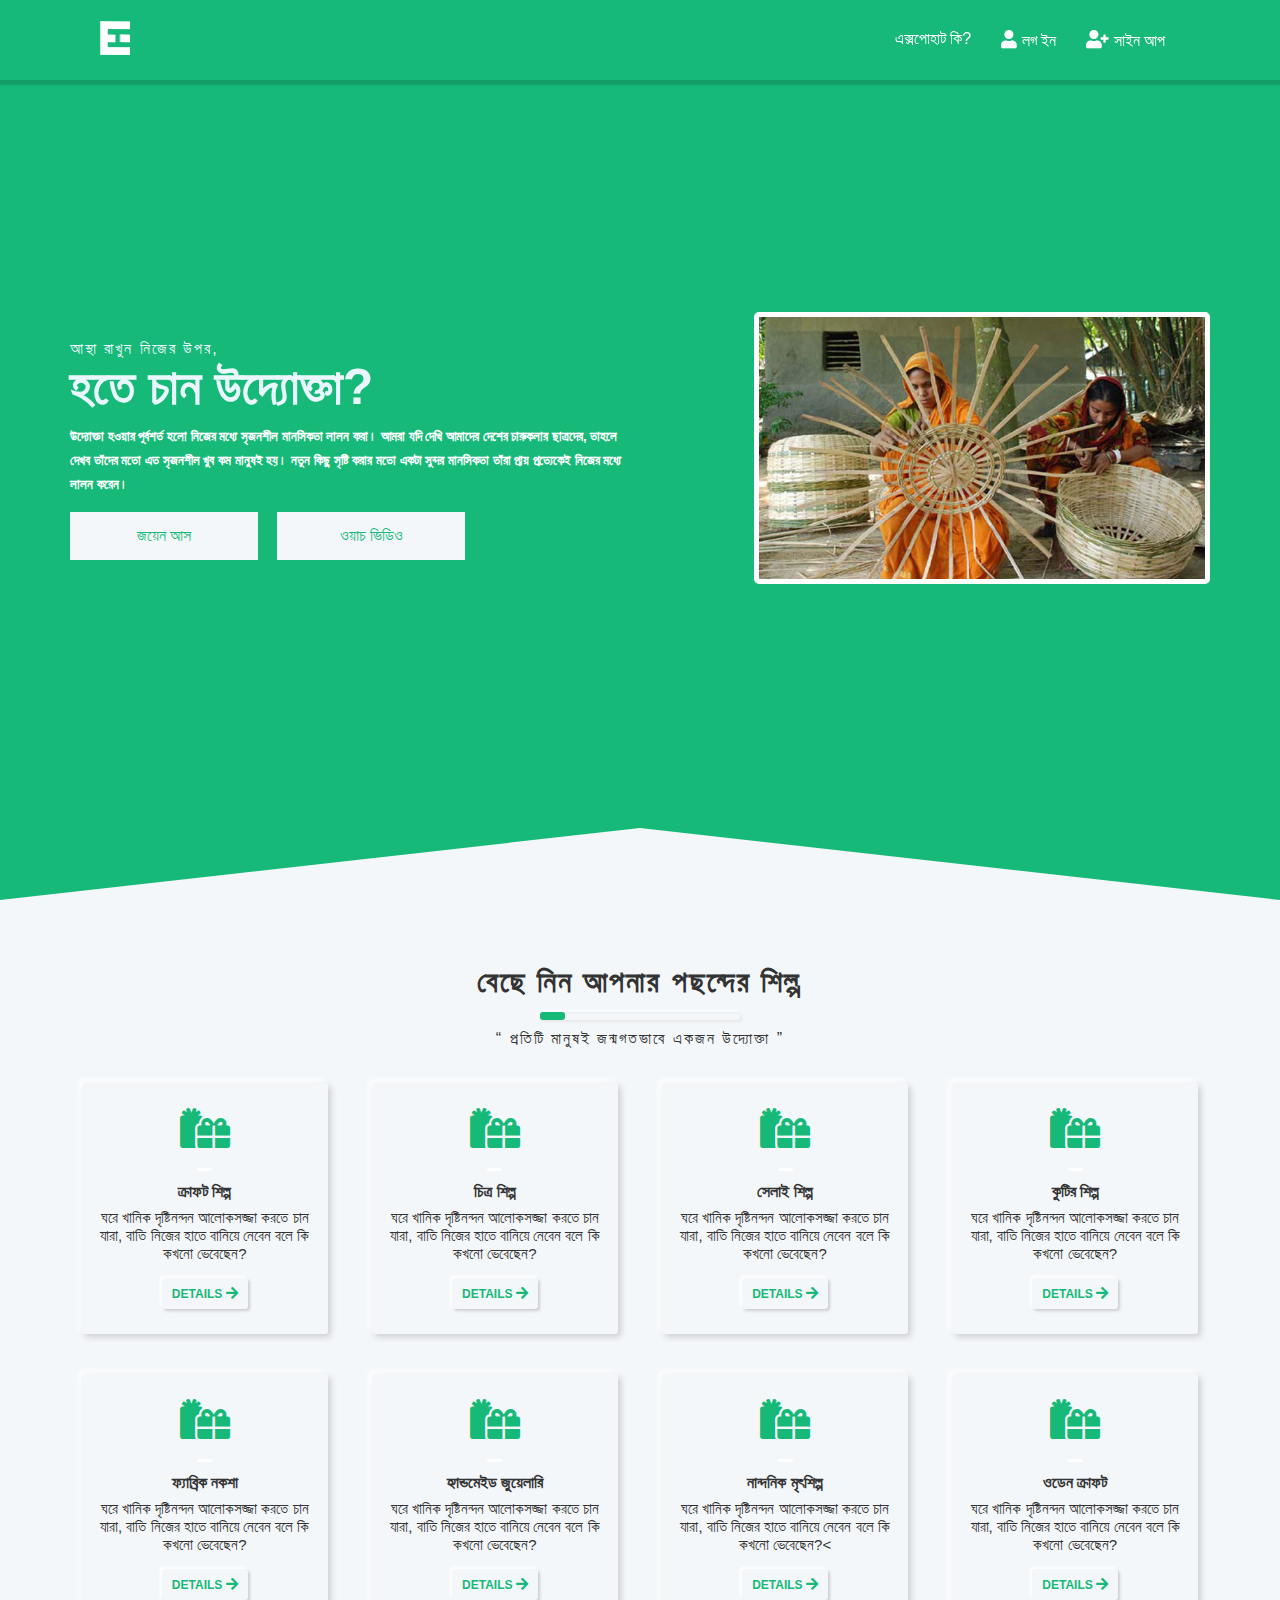
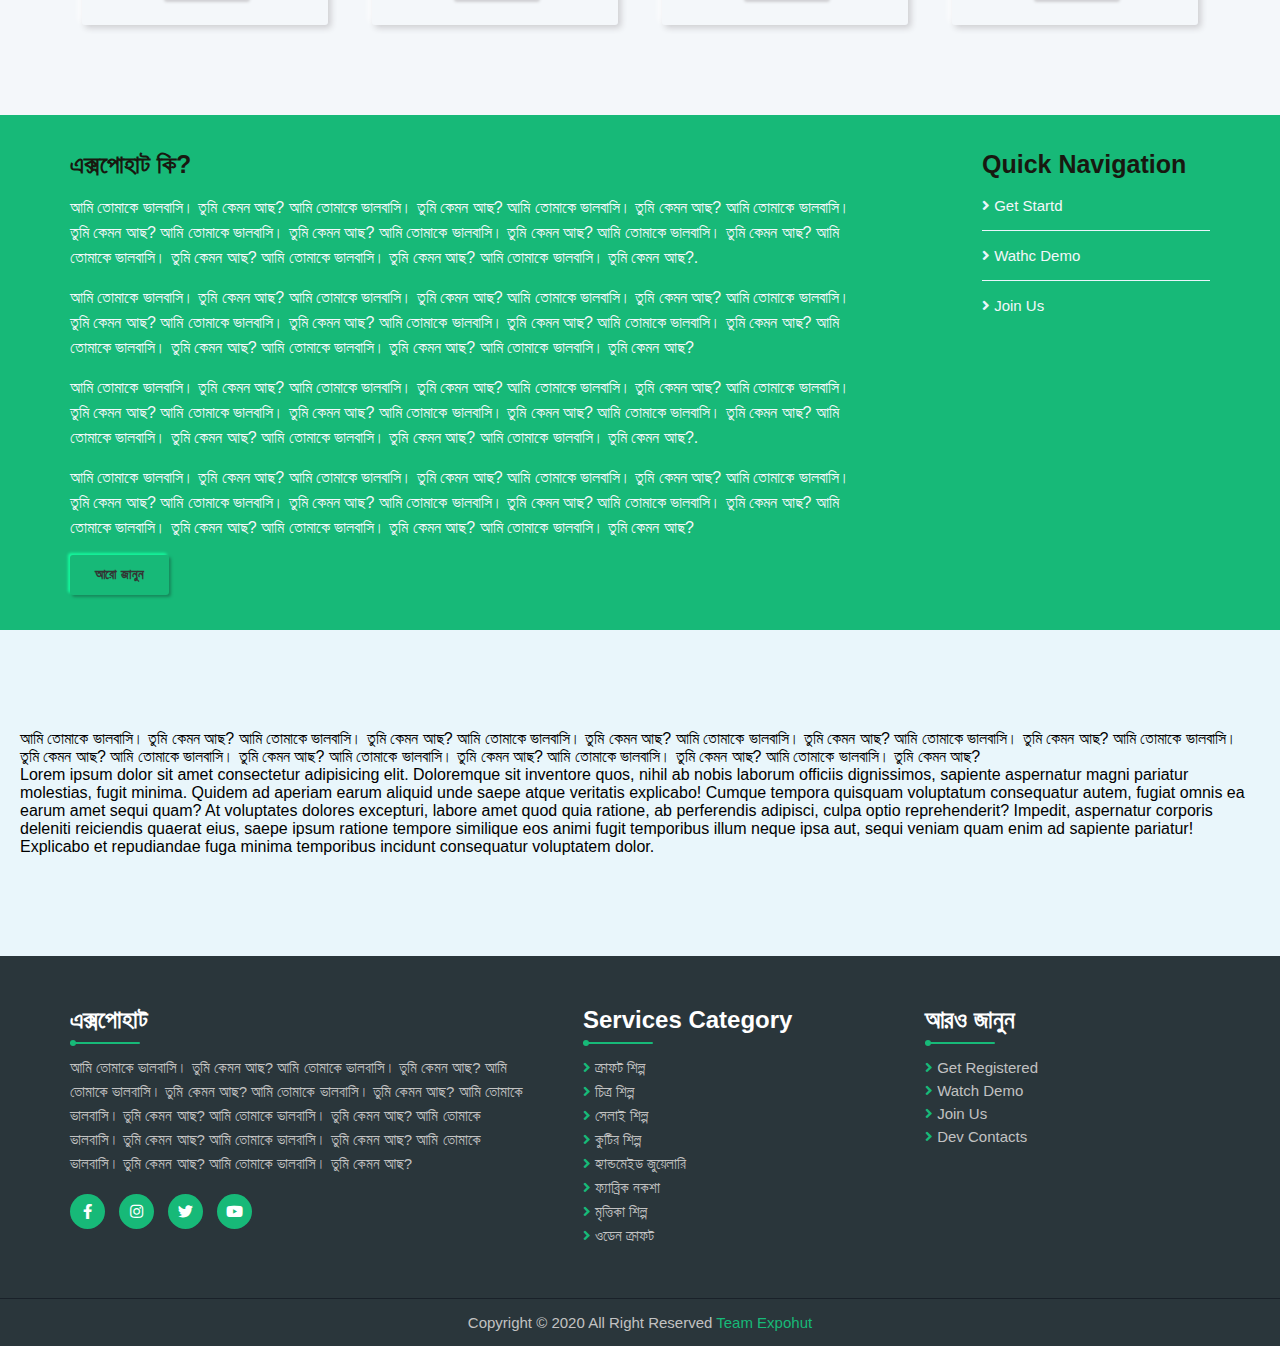
==== Index.html @ 4e5ab1fe "Expohut uploaded in second repository" ====
<!DOCTYPE html>
<html lang="en" dir="ltr">

   <head><!--meta tags are included-->
    <meta charset="UTF-8">
    <meta name="viewport" content="width=device-width, initial-scale=1.0">
    <meta http-equiv="X-UA-Compatible" content="IE=edge">
    <meta name="keywords" content="HTML, CSS, SASS, JavaScript,React.js, Vue.js, Node.js, Express.js, MongoDB, MySql">
    <meta name="description" content="Web-Based Application: Online Market Place(ExpoHut), Mobile Friendly Responsive Design">
    <meta name="author" content="Team ExpoHut Developers(Joydip and Nayeem)">
    <!--Page title goes here-->
    <title>Expohut || Home</title>
    <!--FontAwesome CSS CDN file linking-->
    <link rel="stylesheet" href="FontAwesome-Files/all.min.css">
    <!--CSS Responsive code file linking-->
    <link rel="stylesheet" href="">
    <!--Custom CSS styling file linking-->
    <link rel="stylesheet" href="CSS-Files/Home.css">
    <!--Vue.js CDN File Linking-->
    <link rel="stylesheet" href="JavaScript-Files/vue.js">
  </head>

  <body>
    <header id="header"> <!--Header Start-->
      <a href="#" class="logo"><img src="Assets-Files/Logo.png" alt="ExpoHut Logo"></a>
      <ul>
          <li><a href="#About" onclick="toggle()">এক্সপোহাট কি?</a></li>
          <li><a href="HTML-Files/login.html" onclick="toggle()"><i class="fas fa-user"></i>  লগ ইন</a></li>
          <li><a href="HTML-Files/regi.html" onclick="toggle()"><i class="fas fa-user-plus"></i>  সাইন আপ</a></li>
      </ul>
      <div class="toggle" onclick="toggle()"></div>
    </header> <!--Header End-->

    <section class="Banner-Row"> <!--Banner Start-->
      <div class="Container"> <!--Container Start-->
        <div class="Banner-Items"> <!--Banner Items Start-->
          <div class="Banner-Left">
            <p>আস্থা রাখুন নিজের উপর,</p>
            <h3>হতে চান উদ্যোক্তা?</h3>
            <h5 style="color: #fff; margin-top: 8px; line-height: 24px;">উদ্যোক্তা হওয়ার পূর্বশর্ত হলো নিজের মধ্যে সৃজনশীল মানসিকতা লালন করা। আমরা যদি দেখি আমাদের দেশের চারুকলার ছাত্রদের, তাহলে দেখব তাঁদের মতো এত সৃজনশীল খুব কম মানুষই হয়। নতুন কিছু সৃষ্টি করার মতো একটা সুন্দর মানসিকতা তাঁরা প্রায় প্রত্যেকেই নিজের মধ্যে লালন করেন। </h5>
            <a href="" class="btn">জয়েন আস</a>
            <a href="" class="btn">ওয়াচ ভিডিও</a>
          </div>
          <div class="Banner-Right">
            <img src="Assets-Files/kutir.jpg"  alt="attachment">
          </div>
        </div> <!--Banner Items End-->
      </div> <!--Container End-->
    </section> <!--Banner End-->

    <section class="Services-Row"> <!--Services Start-->
      <div class="Container"> <!--Container Start-->
        <div class="Title">
          <h4>বেছে নিন আপনার পছন্দের শিল্প</h4>
          <div class="Bar"></div>
          <p>“ প্রতিটি মানুষই জন্মগতভাবে একজন উদ্যোক্তা ”</p>
        </div>
        <div class="Services-Items">
          <div class="Single-Items">
            <i class="fas fa-gifts"></i>
            <div class="Foo-Bar"></div>
            <h4>ক্রাফট শিল্প</h4>
            <p>ঘরে খানিক দৃষ্টিনন্দন আলোকসজ্জা করতে চান যারা, বাতি নিজের হাতে বানিয়ে নেবেন বলে কি কখনো ভেবেছেন?</p>
            <a href="HTML-Files/Craft.html">details <i class="fas fa-arrow-right"></i></a>
          </div>
          <div class="Single-Items">
            <i class="fas fa-gifts"></i>
            <div class="Foo-Bar"></div>
            <h4>চিত্র শিল্প</h4>
            <p>ঘরে খানিক দৃষ্টিনন্দন আলোকসজ্জা করতে চান যারা, বাতি নিজের হাতে বানিয়ে নেবেন বলে কি কখনো ভেবেছেন?</p>
            <a href="">details <i class="fas fa-arrow-right"></i></a>
          </div>
          <div class="Single-Items">
            <i class="fas fa-gifts"></i>
            <div class="Foo-Bar"></div>
            <h4>সেলাই শিল্প</h4>
            <p>ঘরে খানিক দৃষ্টিনন্দন আলোকসজ্জা করতে চান যারা, বাতি নিজের হাতে বানিয়ে নেবেন বলে কি কখনো ভেবেছেন?</p>
            <a href="">details <i class="fas fa-arrow-right"></i></a>
          </div>
          <div class="Single-Items">
            <i class="fas fa-gifts"></i>
            <div class="Foo-Bar"></div>
            <h4>কুটির শিল্প</h4>
            <p>ঘরে খানিক দৃষ্টিনন্দন আলোকসজ্জা করতে চান যারা, বাতি নিজের হাতে বানিয়ে নেবেন বলে কি কখনো ভেবেছেন?</p>
            <a href="">details <i class="fas fa-arrow-right"></i></a>
          </div>
          <div class="Single-Items">
            <i class="fas fa-gifts"></i>
            <div class="Foo-Bar"></div>
            <h4>ফ্যাব্রিক নকশা</h4>
            <p>ঘরে খানিক দৃষ্টিনন্দন আলোকসজ্জা করতে চান যারা, বাতি নিজের হাতে বানিয়ে নেবেন বলে কি কখনো ভেবেছেন?</p>
            <a href="">details <i class="fas fa-arrow-right"></i></a>
          </div>
          <div class="Single-Items">
            <i class="fas fa-gifts"></i>
            <div class="Foo-Bar"></div>
            <h4>হ্যান্ডমেইড জুয়েলারি</h4>
            <p>ঘরে খানিক দৃষ্টিনন্দন আলোকসজ্জা করতে চান যারা, বাতি নিজের হাতে বানিয়ে নেবেন বলে কি কখনো ভেবেছেন?</p>
            <a href="">details <i class="fas fa-arrow-right"></i></a>
          </div>
          <div class="Single-Items">
            <i class="fas fa-gifts"></i>
            <div class="Foo-Bar"></div>
            <h4>নান্দনিক মৃৎশিল্প</h4>
            <p>ঘরে খানিক দৃষ্টিনন্দন আলোকসজ্জা করতে চান যারা, বাতি নিজের হাতে বানিয়ে নেবেন বলে কি কখনো ভেবেছেন?<</p>
            <a href="HTML-Files/MritShilpo.html">details  <i class="fas fa-arrow-right"></i></a>
          </div>
          <div class="Single-Items">
            <i class="fas fa-gifts"></i>
            <div class="Foo-Bar"></div>
            <h4>ওডেন ক্রাফট</h4>
            <p>ঘরে খানিক দৃষ্টিনন্দন আলোকসজ্জা করতে চান যারা, বাতি নিজের হাতে বানিয়ে নেবেন বলে কি কখনো ভেবেছেন?</p>
            <a href="">details <i class="fas fa-arrow-right"></i></a>
          </div>
        </div>
      </div> <!--Container End-->
    </section> <!--Services End-->

    <section class="About-Expohut" id="About"> <!--About Start-->
      <div class="Container"> <!--Container Start-->
        <div class="About-Items">
          <div class="About-Left">
            <h4>এক্সপোহাট কি?</h4>
            <!-- <span class="subtitle">an online marketplace</span> -->
            <p>আমি তোমাকে ভালবাসি। তুমি কেমন আছ? আমি তোমাকে ভালবাসি। তুমি কেমন আছ? আমি তোমাকে ভালবাসি। তুমি কেমন আছ?
              আমি তোমাকে ভালবাসি। তুমি কেমন আছ? আমি তোমাকে ভালবাসি। তুমি কেমন আছ?
              আমি তোমাকে ভালবাসি। তুমি কেমন আছ? আমি তোমাকে ভালবাসি। তুমি কেমন আছ? আমি তোমাকে ভালবাসি। তুমি কেমন আছ?
              আমি তোমাকে ভালবাসি। তুমি কেমন আছ? আমি তোমাকে ভালবাসি। তুমি কেমন আছ?.</p>
            <p>আমি তোমাকে ভালবাসি। তুমি কেমন আছ? আমি তোমাকে ভালবাসি। তুমি কেমন আছ? আমি তোমাকে ভালবাসি। তুমি কেমন আছ?
              আমি তোমাকে ভালবাসি। তুমি কেমন আছ? আমি তোমাকে ভালবাসি। তুমি কেমন আছ?
              আমি তোমাকে ভালবাসি। তুমি কেমন আছ? আমি তোমাকে ভালবাসি। তুমি কেমন আছ? আমি তোমাকে ভালবাসি। তুমি কেমন আছ?
              আমি তোমাকে ভালবাসি। তুমি কেমন আছ? আমি তোমাকে ভালবাসি। তুমি কেমন আছ?</p>
              <p>আমি তোমাকে ভালবাসি। তুমি কেমন আছ? আমি তোমাকে ভালবাসি। তুমি কেমন আছ? আমি তোমাকে ভালবাসি। তুমি কেমন আছ?
                আমি তোমাকে ভালবাসি। তুমি কেমন আছ? আমি তোমাকে ভালবাসি। তুমি কেমন আছ?
                আমি তোমাকে ভালবাসি। তুমি কেমন আছ? আমি তোমাকে ভালবাসি। তুমি কেমন আছ? আমি তোমাকে ভালবাসি। তুমি কেমন আছ?
                আমি তোমাকে ভালবাসি। তুমি কেমন আছ? আমি তোমাকে ভালবাসি। তুমি কেমন আছ?.</p>
              <p>আমি তোমাকে ভালবাসি। তুমি কেমন আছ? আমি তোমাকে ভালবাসি। তুমি কেমন আছ? আমি তোমাকে ভালবাসি। তুমি কেমন আছ?
                আমি তোমাকে ভালবাসি। তুমি কেমন আছ? আমি তোমাকে ভালবাসি। তুমি কেমন আছ?
                আমি তোমাকে ভালবাসি। তুমি কেমন আছ? আমি তোমাকে ভালবাসি। তুমি কেমন আছ? আমি তোমাকে ভালবাসি। তুমি কেমন আছ?
                আমি তোমাকে ভালবাসি। তুমি কেমন আছ? আমি তোমাকে ভালবাসি। তুমি কেমন আছ?</p>
            <a href=""><span class="About-btn">আরো জানুন</span></a>
          </div>
          <nav class="About-Side-Menu">
            <h4>quick navigation</h4>
            <ul>
              <li><a href=""><i class="fas fa-angle-right"></i> get startd</a></li>
              <li><a href=""><i class="fas fa-angle-right"></i> wathc demo</a></li>
              <li><a href=""><i class="fas fa-angle-right"></i> join us</a></li>
            </ul>
          </nav>
        </div>
      </div> <!--Container End-->
    </section> <!--About End-->

    <div class="container">
      <section style="padding: 100px 20px; background-color: #e9f6fb;">
        <div class="area">
          <p>আমি তোমাকে ভালবাসি। তুমি কেমন আছ? আমি তোমাকে ভালবাসি। তুমি কেমন আছ? আমি তোমাকে ভালবাসি। তুমি কেমন আছ?
            আমি তোমাকে ভালবাসি। তুমি কেমন আছ? আমি তোমাকে ভালবাসি। তুমি কেমন আছ?
            আমি তোমাকে ভালবাসি। তুমি কেমন আছ? আমি তোমাকে ভালবাসি। তুমি কেমন আছ? আমি তোমাকে ভালবাসি। তুমি কেমন আছ?
            আমি তোমাকে ভালবাসি। তুমি কেমন আছ? আমি তোমাকে ভালবাসি। তুমি কেমন আছ?
          </p>
          <p>Lorem ipsum dolor sit amet consectetur adipisicing elit. Doloremque sit inventore quos, nihil ab nobis laborum officiis dignissimos, sapiente aspernatur magni pariatur molestias, fugit minima. Quidem ad aperiam earum aliquid unde saepe atque veritatis explicabo! Cumque tempora quisquam voluptatum consequatur autem, fugiat omnis ea earum amet sequi quam? At voluptates dolores excepturi, labore amet quod quia ratione, ab perferendis adipisci, culpa optio reprehenderit? Impedit, aspernatur corporis deleniti reiciendis quaerat eius, saepe ipsum ratione tempore similique eos animi fugit temporibus illum neque ipsa aut, sequi veniam quam enim ad sapiente pariatur! Explicabo et repudiandae fuga minima temporibus incidunt consequatur voluptatem dolor.</p>
        </div>
      </section>
    </div>

    <section class="Top-Footer"> <!--Top Footer Start-->
      <div class="Container"> <!--Container Start-->
        <div class="Top-Footer-Items">
          <div class="Footer-Items-one">
            <h4>এক্সপোহাট</h4>
            <div class="Title-Bar"></div>
            <p>আমি তোমাকে ভালবাসি। তুমি কেমন আছ? আমি তোমাকে ভালবাসি। তুমি কেমন আছ? আমি তোমাকে ভালবাসি। তুমি কেমন আছ? আমি তোমাকে ভালবাসি। তুমি কেমন আছ? আমি তোমাকে ভালবাসি। তুমি কেমন আছ? আমি তোমাকে ভালবাসি। তুমি কেমন আছ? আমি তোমাকে ভালবাসি। তুমি কেমন আছ? আমি তোমাকে ভালবাসি। তুমি কেমন আছ? আমি তোমাকে ভালবাসি। তুমি কেমন আছ? আমি তোমাকে ভালবাসি। তুমি কেমন আছ?</p>
            </p>
            <nav class="SocialIcons">
              <ul>
                <li><a href=""><i class="fab fa-facebook-f"></i></a></li>
                <li><a href=""><i class="fab fa-instagram"></i></a></li>
                <li><a href=""><i class="fab fa-twitter"></i></a></li>
                <li><a href=""><i class="fab fa-youtube"></i></a></li>
              </ul>
            </nav>
          </div>
          <div class="Footer-Items-Two">
            <h4>services category</h4>
            <div class="Title-Bar"></div>
            <ul>
              <li><a href=""><i class="fas fa-angle-right"></i> ক্রাফট শিল্প</a></li>
              <li><a href=""><i class="fas fa-angle-right"></i> চিত্র শিল্প</a></li>
              <li><a href=""><i class="fas fa-angle-right"></i> সেলাই শিল্প</a></li>
              <li><a href=""><i class="fas fa-angle-right"></i> কুটির শিল্প</a></li>
              <li><a href=""><i class="fas fa-angle-right"></i> হ্যান্ডমেইড জুয়েলারি</a></li>
              <li><a href=""><i class="fas fa-angle-right"></i> ফ্যাব্রিক নকশা</a></li>
              <li><a href=""><i class="fas fa-angle-right"></i> মৃত্তিকা শিল্প</a></li>
              <li><a href=""><i class="fas fa-angle-right"></i> ওডেন ক্রাফট</a></li>
            </ul>
          </div>
          <div class="Footer-Items-Three">
            <h4>আরও জানুন</h4>
            <div class="Title-Bar"></div>
            <ul>
              <li><a href=""><i class="fas fa-angle-right"></i> get registered</a></li>
              <li><a href=""><i class="fas fa-angle-right"></i> watch demo</a></li>
              <li><a href=""><i class="fas fa-angle-right"></i> join us</a></li>
              <li><a href=""><i class="fas fa-angle-right"></i> dev contacts</a></li>
            </ul>
          </div>
        </div>
      </div> <!--Container End-->
    </section> <!--Top Footer End-->

    <footer class="Main-Footer"> <!--Main Footer Start-->
      <div class="Container">
        <p>copyright &copy; 2020 all right reserved <span style="color: #17b978;">team expohut</span></p>
      </div>
    </footer> <!--Main Footer End-->

    <!--JavaScript File Linking-->
    <script src="JavaScript-Files/app.js"></script>
  </body>
</html>
---- CSS-Files/Home.css ----
*
{
  margin: 0;
  padding: 0;
  box-sizing: border-box;
}

/*Google Fonts Link*/
@import url('https://fonts.googleapis.com/css2?family=Poppins:wght@300;400;500;600;700&family=Roboto:wght@300;400;500;700&display=swap');

/*Variables Declaration*/
:root
{
  /* --Theme-Color: #266150; */
  --Theme-Color: #17b978;
  --Icon-Color: #17b978;
  --Primary-color: #f4f7fa;
  --Second-Primary-Color: #E9F6FB;
  --Full-White: #FFFFFF;
  --Footer-Background:  #2a363b;
  --Title-Font-Color: #333;
  --Title-Font-Colot-Two: #181810;
  --Subtitle-Font-Color: #333333;
  --Subtitle-Color: #ececec;
}

html
{
  scroll-behavior: smooth;
}

/*Body Part CSS Code*/
body
{
  font-family: 'Poppins', sans-serif;
  font-family: 'Roboto', sans-serif;
  font-size: 16px;
  font-weight: 400px;
  overflow-x: hidden;
  background: var(--Primary-color);
}

/*Initial Font-Weight*/
h1,h2,h3,h4,h5,h6
{
  font-weight: 900px;
}

/*Container CSS Code*/
.Container
{
  width: 1140px;
  margin: 0 auto;
}

/*Header Part CSS Code*/
header{
  position: fixed;
  width: 100%;
  height: 80px;
  padding: 0 100px;
  display: flex;
  justify-content: space-between;
  align-items: center;
  background: var(--Theme-Color);
  z-index: 1000;
  box-shadow: 2px 2px 2px 3px rgba(0, 0, 0, 0.158);
}
header img{
  width: 30px;
}
header ul{
  position: relative;
  display: flex;
}
header ul li{
  position: relative;
  list-style: none;
}
header ul li a{
  position: relative;
  padding: 5px 15px;
  color: #fff;
  display: inline-block;
  text-decoration: none;
  cursor: pointer;
}
header ul li a i
{
  font-size: 18px;
}
header ul li a:hover{
  color: rgb(255, 255, 255);
}
.toggle{
  display: none;
}
/*Header Part Responsive Code*/
@media(max-width: 992px){
  header ul{
      position: absolute;
      top: -10%;
      left: 0;
      width: 100%;
      height: calc(100vh-80px);
      padding: 50px 100px;
      text-align: center;
      overflow: auto;
      transition: 1s;
      background: var(--Footer-Background);
      flex-direction: column;
      opacity: 0;
      transform: translateY(-100%);
  }
  header.active ul{
      opacity: 1;
      top: 80px;
      transform: translateY(0);
  }
  header ul li a{
      margin: 5px 0;
      font-size: 24px;
  }
  .toggle{
      display: block;
      position: relative;
      width: 30px;
      height: 30px;
      cursor: pointer;
  }
  .toggle:before{
      content: '';
      position: absolute;
      top: 4px;
      width: 100%;
      height: 2px;
      background: #fff;
      z-index: 1;
      box-shadow: 0 10px 0 #fff;
      transition: .5s;
  }
  .toggle:after{
      content: '';
      position: absolute;
      bottom: 4px;
      width: 100%;
      height: 2px;
      background: #fff;
      z-index: 1;
      transition: .5s;
  }
  header.active .toggle:before{
      top: 14px;
      transform: rotate(45deg);
      box-shadow: 0 0 0 #fff;
  }
  header.active .toggle:after{
      bottom: 14px;
      transform: rotate(-45deg);
  }
}
.show{
  display: block;
}
/* Header part end here */


/*Banner Part CSS Code*/
.Banner-Row
{
  display: flex;
  justify-content: center;
  align-items: center;
  /* background: linear-gradient(#3aafa98c,#3aafa98c),url("../Assets-Files/Banner.jpg"); */
  background-color: var(--Theme-Color);
  min-height: 100vh;
  width: 100%;
  background-size: cover;
  background-repeat: no-repeat;
  background-position: center;
  background-attachment: fixed;
  clip-path: polygon(0 0, 100% 0, 100% 100%, 50% 92%, 0 100%);
}
.Banner-Items
{
  display: flex;
  flex-flow: row wrap;
  justify-content: space-between;
  align-items: center;
}
.Banner-Left
{
  flex-basis: 50%;
}
.Banner-Left p
{
  text-transform: capitalize;
  font-weight: 520;
  letter-spacing: 2px;
  color: var(--Second-Primary-Color);
}
.Banner-Left h3
{
  text-transform: uppercase;
  font-size: 50px;
  color: var(--Second-Primary-Color);
}
.Banner-Left .btn
{
  text-decoration: none;
  text-transform: uppercase;
  background: var(--Primary-color);
  color: var(--Theme-Color);
  padding: 15px 30px;
  width: 188px;
  text-align: center;
  display: inline-block;
  margin-top: 15px;
  margin-right: 15px;
  font-weight: 550;
}
.Banner-Right
{
  flex-basis: 40%;
}
.Banner-Right img
{
  width: 100%;
  border: 5px solid #fff;
  border-radius: 5px;
}

/*Services CSS Code*/
.Services-Row
{
  background: var(--Primary-color);
  padding: 50px 0;
}
.Title
{
  text-align: center;
  padding: 15px 0;
}
.Title h4
{
  text-transform: uppercase;
  font-size: 30px;
  color: var(--Title-Font-Color);
  letter-spacing: 2px;
  margin-bottom: 12px;
}
.Title .Bar
{
  width: 200px;
  height: 8px;
  background: var(--Primary-Color);
  margin: 0 auto;
  box-shadow: 2px 2px 3px #e7e8e9,
              -2px -2px 3px #fafdff,
              inset 1px 1px 2px #e7e8e9;
  border-radius: 3px;
  position: relative;
}
.Title .Bar::before
{
  content: "";
  position: absolute;
  left: 0;
  width: 25px;
  height: 8px;
  background: var(--Icon-Color);
  border-radius: 3px;
  animation: BG-Move 3s linear infinite;
}
@keyframes BG-Move 
{
  To 
  {
    left: 90%;
  }
}
.Title p
{
  color: var(--Subtitle-Font-Color);
  font-size: 16px;
  letter-spacing: 2px;
  margin-top: 10px;
}
.Services-Items
{
  margin-top: 20px;
  display: flex;
  flex-flow: row wrap;
  justify-content: space-between;
  padding: 0 12px;
}
.Single-Items
{
  flex-basis: 22%;
  text-align: center;
  margin-bottom: 40px;
  padding: 25px 10px;
  background: var(--Primary-color);
  box-shadow: 3px 3px 6px #ceced1,
              -3px -3px 6px #ffffff;
  border-radius: 3px;
}
.Single-Items i
{
  font-size: 40px;
  color: var(--Icon-Color);
  margin-bottom: 20px;
}
.Single-Items .Foo-Bar
{
  width: 15px;
  height: 3px;
  background: var(--Full-White);
  border-radius: 2px;
  margin: 0 auto 12px auto;
  transition: .4s;
}
.Single-Items:hover .Foo-Bar
{
  width: 80px;
  background: var(--Icon-Color);
}
.Single-Items h4
{
  text-transform: capitalize;
  font-size: 16px;
  margin-bottom: 8px;
  color: var(--Title-Font-Color);
}
.Single-Items p
{
  color: var(--Subtitle-Font-Color);
  font-size: 15px;
}
.Single-Items a
{
  text-decoration: none;
  text-transform: uppercase;
  font-size: 12px;
  display: inline-block;
  color: var(--Theme-Color);
  background: var(--Primary-Color);
  line-height: 0px;
  padding: 15px 10px;
  border-radius: 3px;
  margin-top: 15px;
  font-weight: bold;
  box-shadow: 2px 2px 3px #ceced1,
              -2px -2px 3px #ffffff;
  transition: .5s;
}
.Single-Items:hover a
{
  box-shadow: inset 1px 1px 2px #ceced1,
             inset -1px -1px 2px #ffffff;
}
.Single-Items a i
{
  color: var(--Icon-Color);
  font-size: 14px;
  line-height: 0px;
  display: inline;
  transition: .5s;
}

/*About Expohut CSS Code*/
.About-Expohut
{
  background: var(--Theme-Color);
  padding: 35px 0;
}
.About-Items
{
  display: flex;
  flex-flow: row wrap;
  justify-content: space-between;
}
.About-Left
{
  flex-basis: 70%;
  margin-right: 20px;
}
.About-Left h4,
.About-Side-Menu h4
{
  text-transform: capitalize;
  font-size: 25px;
  color: var(--Title-Font-Colot-Two);
}
.About-Left .subtitle
{
  text-transform: capitalize;
  font-size: 13px;
  color: var(--Subtitle-Font-Color);
}
.About-Left p
{
  color: var(--Primary-color);
  font-size: 16px;
  margin: 15px 0;
  line-height: 25px;
}
.About-Left a
{
  text-decoration: none;
  text-transform: uppercase;
  font-size: 13px;
  font-weight: bold;
  color: var(--Title-Font-Color);
  background: var(--Theme-Color);
  padding: 12px 25px;
  display: inline-block;
  box-shadow: 2px 2px 3px #17885b,
              -2px -2px 3px #15fca0;
  border-radius: 3px;
  transition: .5s;
}
.About-Left a:hover
{
  box-shadow: inset 1px 1px 2px #17885b,
              inset -1px -1px 2px #15fca0;
}
.About-Left a:hover .About-btn
{
  display: block;
  transform: scale(.97);
}
.About-Side-Menu
{
  flex-basis: 20%;
}
.About-Side-Menu ul
{
  margin-top: 10px;
  list-style: none;
}
.About-Side-Menu ul li
{
  border-bottom: 1px solid var(--Second-Primary-Color);
}
.About-Side-Menu ul li:last-child
{
  border-bottom: 0;
}
.About-Side-Menu ul li a
{
  text-decoration: none;
  text-transform: capitalize;
  font-size: 15px;
  font-weight: 530;
  color: var(--Primary-color);
  display: block;
  padding: 8px 0;
  margin: 8px 0px;
  transition: .5s;
}
.About-Side-Menu ul li a:hover
{
  color: var(--Primary-Color);
}
.About-Side-Menu ul li a i
{
  color: var(--Second-Primary-Color);
  transition: .5s;
}
.About-Side-Menu ul li a:hover i
{
  color: var(--Subtitle-Font-Color);
  transform: rotate(180deg);
}

/*Top Footer CSS Code*/
.Top-Footer
{
  background: var(--Footer-Background);
  padding: 50px 0;
}
.Top-Footer-Items
{
  display: flex;
  flex-flow: row wrap;
  justify-content: space-between;
}
.Footer-Items-one
{
  flex-basis: 40%;
}
.Footer-Items-one .SocialIcons
{
  width: 40%;
  margin-top: 18px;
}
.Footer-Items-one .SocialIcons ul
{
  list-style: none;
  display: flex;
  justify-content: space-between;
}
.Footer-Items-one .SocialIcons ul li a
{
  text-decoration: none;
  display: block;
  color: var(--Full-White);
}
.Footer-Items-one .SocialIcons ul li a i
{
  font-size: 15px;
  width: 35px;
  height: 35px;
  background: var(--Theme-Color);
  display: flex;
  justify-content: center;
  align-items: center;
  border-radius: 25px;
}
.Footer-Items-one .SocialIcons ul li a i:hover
{
  background:  #c3ffe7;
  color: var(--Theme-Color);
}
.Footer-Items-one h4,
.Footer-Items-Two h4,
.Footer-Items-Three h4
{
  text-transform: capitalize;
  font-size: 24px;
  color: var(--Full-White);
  margin-bottom: 8px;
}
.Footer-Items-one .Title-Bar,
.Footer-Items-Two .Title-Bar,
.Footer-Items-Three .Title-Bar 
{
	width: 70px;
  height: 2px;
  border-radius: 4px;
	background: var(--Theme-Color);
  margin: 8px 0 12px 0;
  position: relative;
}
.Footer-Items-one .Title-Bar::before,
.Footer-Items-Two .Title-Bar::before,
.Footer-Items-Three .Title-Bar::before
{
  content: "";
  position: absolute;
  width: 6px;
  height: 6px;
  background: var(--Theme-Color);
  border-radius: 25px;
  top: -2px;
  left: 0px;
  animation: BG-Move 3s linear infinite;
}
@keyframes BG-Move {
  To {
    left: 90%;
  }
}
.Footer-Items-one p
{
  /* color: var(--Subtitle-Font-Color); */
  color: #c2c2c2;
  font-size: 15px;
  line-height: 24px;
}
.Footer-Items-Two
{
  flex-basis: 25%;
}
.Footer-Items-Two ul,
.Footer-Items-Three ul
{
  list-style: none;
}
.Footer-Items-Two ul li a,
.Footer-Items-Three ul li a
{
  text-decoration: none;
  text-transform: capitalize;
  /* color: var(--Subtitle-Font-Color); */
  color: #c2c2c2;
  font-size: 15px;
  display: inline-block;
  margin: 3px 0;
  transition: .5s;
}
.Footer-Items-Two ul li a i,
.Footer-Items-Three ul li a i
{
  color: var(--Icon-Color);
  transition: .5s;
}
.Footer-Items-Two ul li a:hover,
.Footer-Items-Three ul li a:hover
{
  /* color: var(--Icon-Color); */
  color: #c2c2c2;
}
.Footer-Items-Two ul li a:hover i,
.Footer-Items-Three ul li a:hover i
{
  transform: rotate(180deg);
  /* color: var(--Subtitle-Font-Color); */
  color: #c2c2c2;
}
.Footer-Items-Three
{
  flex-basis: 25%;
}
.Main-Footer
{
  background: var(--Footer-Background);
  padding: 15px;
  text-align: center;
  /* border-top: 1px solid var(--Second-Primary-Color); */
  border-top: 1px solid #192129;
}
.Main-Footer p
{
  text-transform: capitalize;
  /* color: var(--Subtitle-Font-Color); */
  color: #c2c2c2;
  font-size: 15px;
}
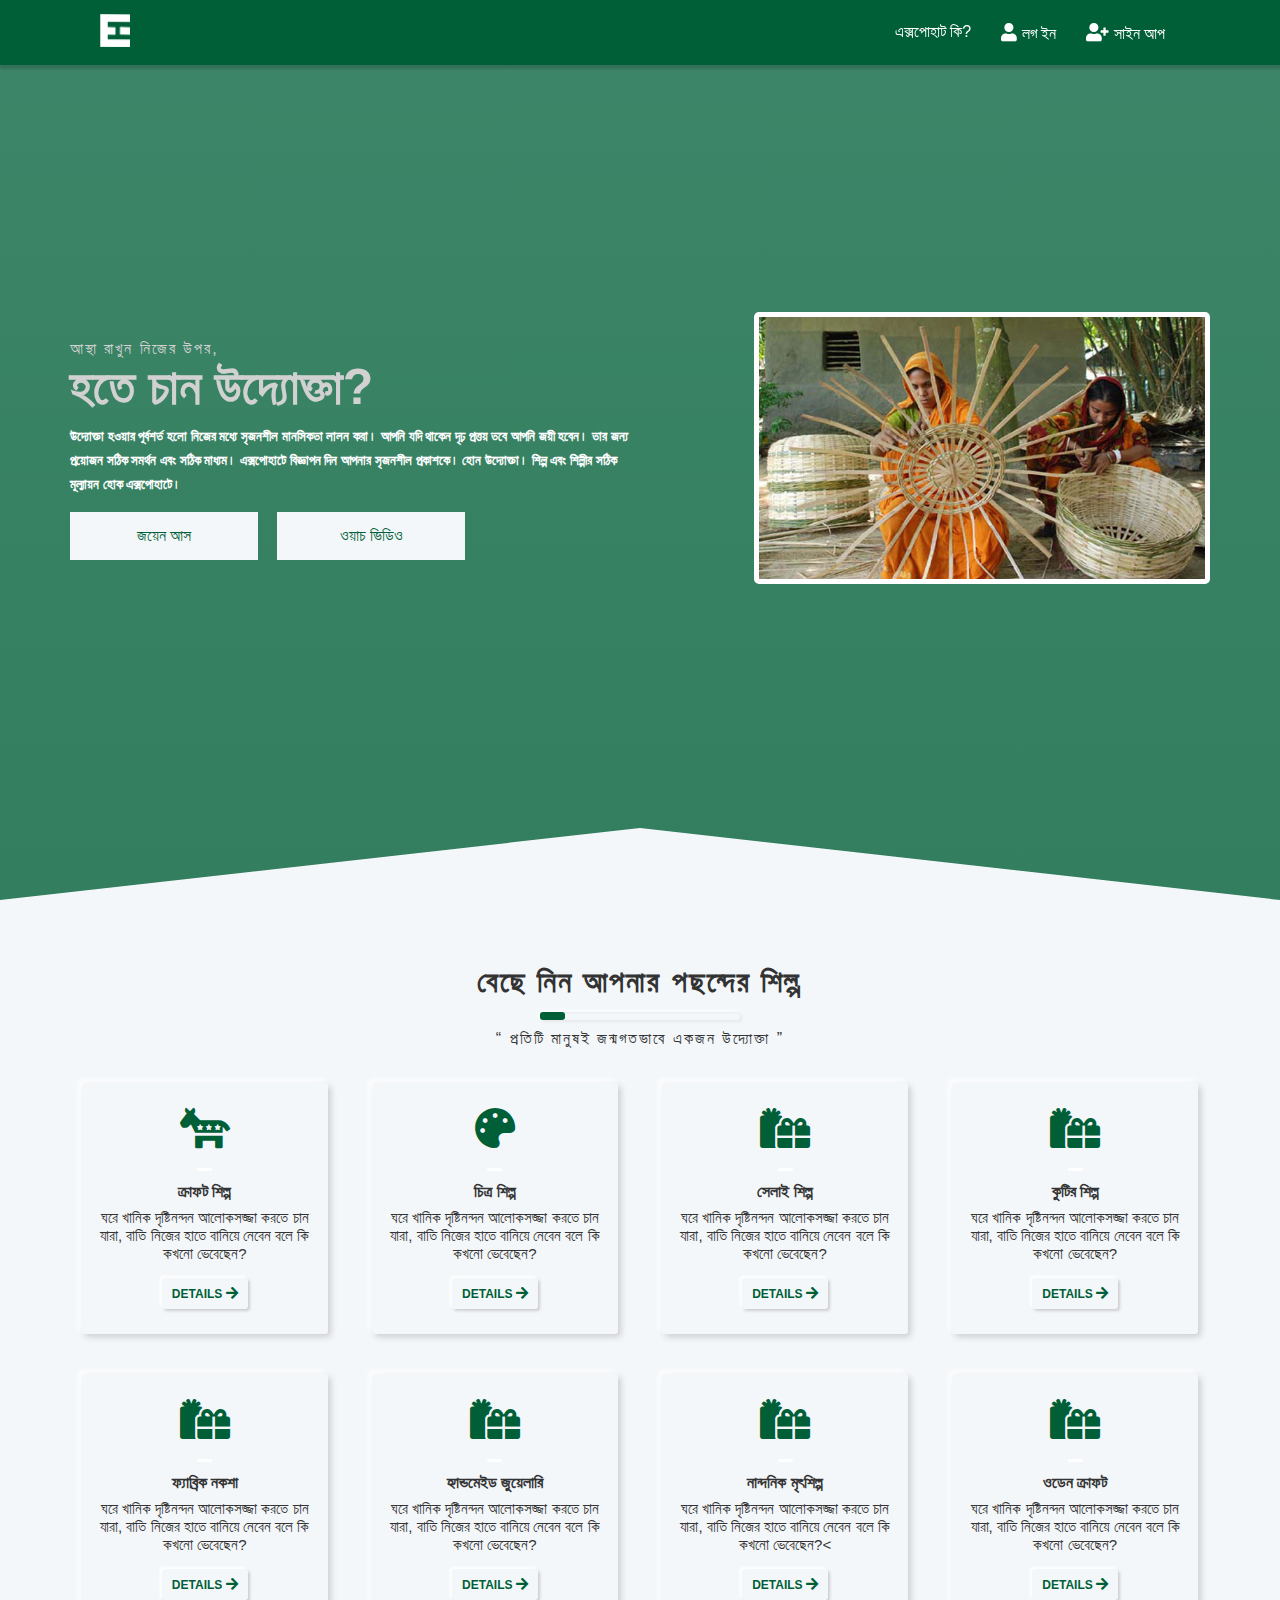
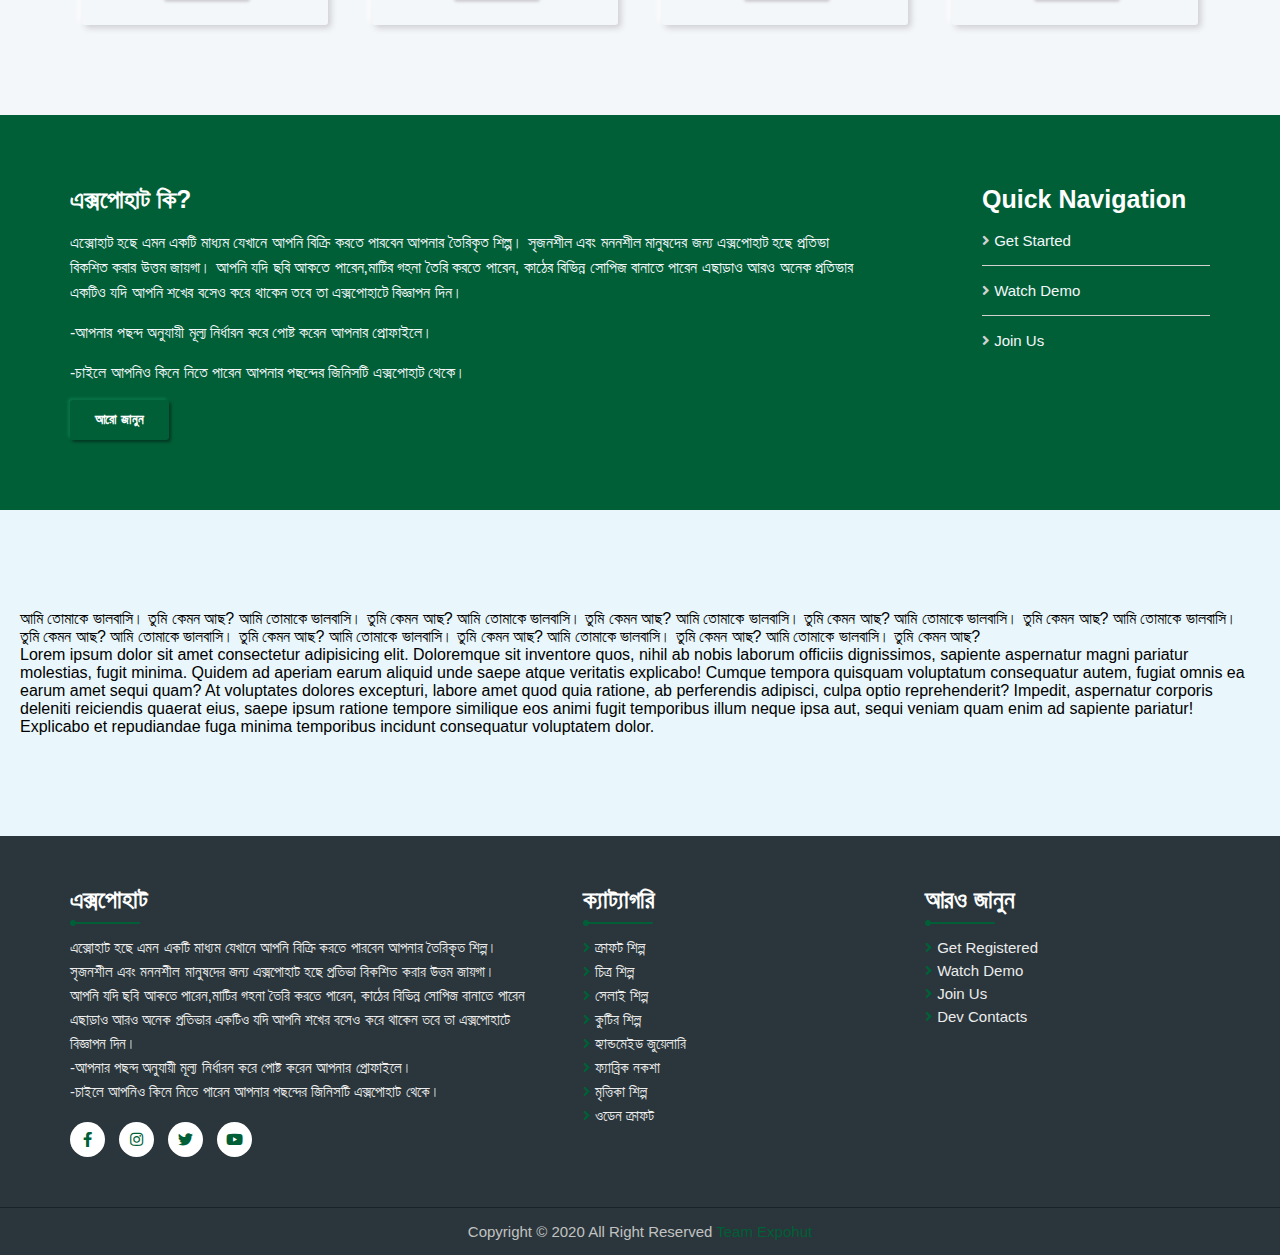
==== commit da669db6: "what is expohut content change" ====
--- a/Index.html
+++ b/Index.html
@@ -37,8 +37,9 @@
           <div class="Banner-Left">
             <p>আস্থা রাখুন নিজের উপর,</p>
             <h3>হতে চান উদ্যোক্তা?</h3>
-            <h5 style="color: #fff; margin-top: 8px; line-height: 24px;">উদ্যোক্তা হওয়ার পূর্বশর্ত হলো নিজের মধ্যে সৃজনশীল মানসিকতা লালন করা। আমরা যদি দেখি আমাদের দেশের চারুকলার ছাত্রদের, তাহলে দেখব তাঁদের মতো এত সৃজনশীল খুব কম মানুষই হয়। নতুন কিছু সৃষ্টি করার মতো একটা সুন্দর মানসিকতা তাঁরা প্রায় প্রত্যেকেই নিজের মধ্যে লালন করেন। </h5>
-            <a href="" class="btn">জয়েন আস</a>
+            <h5 style="color: #fff; margin-top: 8px; line-height: 24px;">উদ্যোক্তা হওয়ার পূর্বশর্ত হলো নিজের মধ্যে সৃজনশীল মানসিকতা লালন করা। আপনি যদি থাকেন দৃঢ় প্রত্তয় তবে আপনি জয়ী হবেন। তার জন্য প্রয়োজন সঠিক সমর্থন এবং সঠিক মাধ্যম। 
+            এক্সপোহাটে বিজ্ঞাপন দিন আপনার সৃজনশীল প্রকাশকে। হোন উদ্যোক্তা। শিল্প এবং শিল্পীর সঠিক মূল্যায়ন হোক এক্সপোহাটে।</h5>
+            <a href="HTML-Files/regi.html" class="btn">জয়েন আস</a>
             <a href="" class="btn">ওয়াচ ভিডিও</a>
           </div>
           <div class="Banner-Right">
@@ -57,14 +58,14 @@
         </div>
         <div class="Services-Items">
           <div class="Single-Items">
-            <i class="fas fa-gifts"></i>
+            <i class="fas fa-democrat"></i>
             <div class="Foo-Bar"></div>
             <h4>ক্রাফট শিল্প</h4>
             <p>ঘরে খানিক দৃষ্টিনন্দন আলোকসজ্জা করতে চান যারা, বাতি নিজের হাতে বানিয়ে নেবেন বলে কি কখনো ভেবেছেন?</p>
             <a href="HTML-Files/Craft.html">details <i class="fas fa-arrow-right"></i></a>
           </div>
           <div class="Single-Items">
-            <i class="fas fa-gifts"></i>
+            <i class="fas fa-palette"></i>
             <div class="Foo-Bar"></div>
             <h4>চিত্র শিল্প</h4>
             <p>ঘরে খানিক দৃষ্টিনন্দন আলোকসজ্জা করতে চান যারা, বাতি নিজের হাতে বানিয়ে নেবেন বলে কি কখনো ভেবেছেন?</p>
@@ -122,29 +123,16 @@
           <div class="About-Left">
             <h4>এক্সপোহাট কি?</h4>
             <!-- <span class="subtitle">an online marketplace</span> -->
-            <p>আমি তোমাকে ভালবাসি। তুমি কেমন আছ? আমি তোমাকে ভালবাসি। তুমি কেমন আছ? আমি তোমাকে ভালবাসি। তুমি কেমন আছ?
-              আমি তোমাকে ভালবাসি। তুমি কেমন আছ? আমি তোমাকে ভালবাসি। তুমি কেমন আছ?
-              আমি তোমাকে ভালবাসি। তুমি কেমন আছ? আমি তোমাকে ভালবাসি। তুমি কেমন আছ? আমি তোমাকে ভালবাসি। তুমি কেমন আছ?
-              আমি তোমাকে ভালবাসি। তুমি কেমন আছ? আমি তোমাকে ভালবাসি। তুমি কেমন আছ?.</p>
-            <p>আমি তোমাকে ভালবাসি। তুমি কেমন আছ? আমি তোমাকে ভালবাসি। তুমি কেমন আছ? আমি তোমাকে ভালবাসি। তুমি কেমন আছ?
-              আমি তোমাকে ভালবাসি। তুমি কেমন আছ? আমি তোমাকে ভালবাসি। তুমি কেমন আছ?
-              আমি তোমাকে ভালবাসি। তুমি কেমন আছ? আমি তোমাকে ভালবাসি। তুমি কেমন আছ? আমি তোমাকে ভালবাসি। তুমি কেমন আছ?
-              আমি তোমাকে ভালবাসি। তুমি কেমন আছ? আমি তোমাকে ভালবাসি। তুমি কেমন আছ?</p>
-              <p>আমি তোমাকে ভালবাসি। তুমি কেমন আছ? আমি তোমাকে ভালবাসি। তুমি কেমন আছ? আমি তোমাকে ভালবাসি। তুমি কেমন আছ?
-                আমি তোমাকে ভালবাসি। তুমি কেমন আছ? আমি তোমাকে ভালবাসি। তুমি কেমন আছ?
-                আমি তোমাকে ভালবাসি। তুমি কেমন আছ? আমি তোমাকে ভালবাসি। তুমি কেমন আছ? আমি তোমাকে ভালবাসি। তুমি কেমন আছ?
-                আমি তোমাকে ভালবাসি। তুমি কেমন আছ? আমি তোমাকে ভালবাসি। তুমি কেমন আছ?.</p>
-              <p>আমি তোমাকে ভালবাসি। তুমি কেমন আছ? আমি তোমাকে ভালবাসি। তুমি কেমন আছ? আমি তোমাকে ভালবাসি। তুমি কেমন আছ?
-                আমি তোমাকে ভালবাসি। তুমি কেমন আছ? আমি তোমাকে ভালবাসি। তুমি কেমন আছ?
-                আমি তোমাকে ভালবাসি। তুমি কেমন আছ? আমি তোমাকে ভালবাসি। তুমি কেমন আছ? আমি তোমাকে ভালবাসি। তুমি কেমন আছ?
-                আমি তোমাকে ভালবাসি। তুমি কেমন আছ? আমি তোমাকে ভালবাসি। তুমি কেমন আছ?</p>
+            <p>এক্সোহাট হছে এমন একটি মাধ্যম যেখানে আপনি বিক্রি করতে পারবেন আপনার তৈরিকৃত শিল্প। সৃজনশীল এবং মননশীল মানুষদের জন্য এক্সপোহাট হছে প্রতিভা বিকশিত করার উত্তম জায়গা। আপনি যদি ছবি আকতে পারেন,মাটির গহনা তৈরি করতে পারেন, কাঠের বিভিন্ন সোপিজ বানাতে পারেন এছাড়াও আরও অনেক প্রতিভার একটিও যদি আপনি শখের বসেও করে থাকেন তবে তা এক্সপোহাটে বিজ্ঞাপন দিন।</p>
+            <p>-আপনার পছন্দ অনুযায়ী মূল্য নির্ধারন করে পোষ্ট করেন আপনার প্রোফাইলে।</p>
+              <p>-চাইলে আপনিও কিনে নিতে পারেন আপনার পছন্দের জিনিসটি এক্সপোহাট থেকে।</p>
             <a href=""><span class="About-btn">আরো জানুন</span></a>
           </div>
           <nav class="About-Side-Menu">
             <h4>quick navigation</h4>
             <ul>
-              <li><a href=""><i class="fas fa-angle-right"></i> get startd</a></li>
-              <li><a href=""><i class="fas fa-angle-right"></i> wathc demo</a></li>
+              <li><a href=""><i class="fas fa-angle-right"></i> get started</a></li>
+              <li><a href=""><i class="fas fa-angle-right"></i> watch demo</a></li>
               <li><a href=""><i class="fas fa-angle-right"></i> join us</a></li>
             </ul>
           </nav>
@@ -171,8 +159,9 @@
           <div class="Footer-Items-one">
             <h4>এক্সপোহাট</h4>
             <div class="Title-Bar"></div>
-            <p>আমি তোমাকে ভালবাসি। তুমি কেমন আছ? আমি তোমাকে ভালবাসি। তুমি কেমন আছ? আমি তোমাকে ভালবাসি। তুমি কেমন আছ? আমি তোমাকে ভালবাসি। তুমি কেমন আছ? আমি তোমাকে ভালবাসি। তুমি কেমন আছ? আমি তোমাকে ভালবাসি। তুমি কেমন আছ? আমি তোমাকে ভালবাসি। তুমি কেমন আছ? আমি তোমাকে ভালবাসি। তুমি কেমন আছ? আমি তোমাকে ভালবাসি। তুমি কেমন আছ? আমি তোমাকে ভালবাসি। তুমি কেমন আছ?</p>
-            </p>
+            <p>এক্সোহাট হছে এমন একটি মাধ্যম যেখানে আপনি বিক্রি করতে পারবেন আপনার তৈরিকৃত শিল্প। সৃজনশীল এবং মননশীল মানুষদের জন্য এক্সপোহাট হছে প্রতিভা বিকশিত করার উত্তম জায়গা। আপনি যদি ছবি আকতে পারেন,মাটির গহনা তৈরি করতে পারেন, কাঠের বিভিন্ন সোপিজ বানাতে পারেন এছাড়াও আরও অনেক প্রতিভার একটিও যদি আপনি শখের বসেও করে থাকেন তবে তা এক্সপোহাটে বিজ্ঞাপন দিন।</p>
+            <p>-আপনার পছন্দ অনুযায়ী মূল্য নির্ধারন করে পোষ্ট করেন আপনার প্রোফাইলে।</p>
+              <p>-চাইলে আপনিও কিনে নিতে পারেন আপনার পছন্দের জিনিসটি এক্সপোহাট থেকে।</p>
             <nav class="SocialIcons">
               <ul>
                 <li><a href=""><i class="fab fa-facebook-f"></i></a></li>
@@ -183,7 +172,7 @@
             </nav>
           </div>
           <div class="Footer-Items-Two">
-            <h4>services category</h4>
+            <h4>ক্যাট্যাগরি</h4>
             <div class="Title-Bar"></div>
             <ul>
               <li><a href=""><i class="fas fa-angle-right"></i> ক্রাফট শিল্প</a></li>
@@ -212,7 +201,7 @@
 
     <footer class="Main-Footer"> <!--Main Footer Start-->
       <div class="Container">
-        <p>copyright &copy; 2020 all right reserved <span style="color: #17b978;">team expohut</span></p>
+        <p>copyright &copy; 2020 all right reserved <span style="color: #005F37;">team expohut</span></p>
       </div>
     </footer> <!--Main Footer End-->
 
--- a/CSS-Files/Home.css
+++ b/CSS-Files/Home.css
@@ -7,15 +7,20 @@
 
 /*Google Fonts Link*/
 @import url('https://fonts.googleapis.com/css2?family=Poppins:wght@300;400;500;600;700&family=Roboto:wght@300;400;500;700&display=swap');
-
+::selection{
+  background-color: #005F37;
+  color: #fff;
+  padding: 10px;
+}
 /*Variables Declaration*/
 :root
 {
-  /* --Theme-Color: #266150; */
-  --Theme-Color: #17b978;
-  --Icon-Color: #17b978;
+  /* --Theme-Color: #17b978; */
+  /* --Icon-Color: #17b978; */
+  --Theme-Color: #005F37;
+  --Icon-Color-Two: #005F37;
   --Primary-color: #f4f7fa;
-  --Second-Primary-Color: #E9F6FB;
+  --Second-Primary-Color: #d1d1d1;
   --Full-White: #FFFFFF;
   --Footer-Background:  #2a363b;
   --Title-Font-Color: #333;
@@ -57,14 +62,14 @@
 header{
   position: fixed;
   width: 100%;
-  height: 80px;
+  height: 65px;
   padding: 0 100px;
   display: flex;
   justify-content: space-between;
   align-items: center;
   background: var(--Theme-Color);
   z-index: 1000;
-  box-shadow: 2px 2px 2px 3px rgba(0, 0, 0, 0.158);
+  box-shadow: 2px 2px 2px 2px rgba(0, 0, 0, 0.158);
 }
 header img{
   width: 30px;
@@ -171,8 +176,8 @@
   display: flex;
   justify-content: center;
   align-items: center;
-  /* background: linear-gradient(#3aafa98c,#3aafa98c),url("../Assets-Files/Banner.jpg"); */
-  background-color: var(--Theme-Color);
+  background: linear-gradient(#005f37be,#005f37cb),url("../Assets-Files/bgbanner2.jpeg");
+  /* background: var(--Theme-Color); */
   min-height: 100vh;
   width: 100%;
   background-size: cover;
@@ -268,7 +273,7 @@
   left: 0;
   width: 25px;
   height: 8px;
-  background: var(--Icon-Color);
+  background: var(--Icon-Color-Two);
   border-radius: 3px;
   animation: BG-Move 3s linear infinite;
 }
@@ -308,7 +313,7 @@
 .Single-Items i
 {
   font-size: 40px;
-  color: var(--Icon-Color);
+  color: var(--Icon-Color-Two);
   margin-bottom: 20px;
 }
 .Single-Items .Foo-Bar
@@ -323,7 +328,7 @@
 .Single-Items:hover .Foo-Bar
 {
   width: 80px;
-  background: var(--Icon-Color);
+  background: var(--Icon-Color-Two);
 }
 .Single-Items h4
 {
@@ -372,7 +377,8 @@
 .About-Expohut
 {
   background: var(--Theme-Color);
-  padding: 35px 0;
+  padding: 70px 0;
+  /* clip-path: polygon(0 0, 100% 0, 100% 100%, 50% 90%, 0 100%); */
 }
 .About-Items
 {
@@ -390,7 +396,7 @@
 {
   text-transform: capitalize;
   font-size: 25px;
-  color: var(--Title-Font-Colot-Two);
+  color: var(--Full-White);
 }
 .About-Left .subtitle
 {
@@ -411,19 +417,19 @@
   text-transform: uppercase;
   font-size: 13px;
   font-weight: bold;
-  color: var(--Title-Font-Color);
+  color: var(--Full-White);
   background: var(--Theme-Color);
   padding: 12px 25px;
   display: inline-block;
-  box-shadow: 2px 2px 3px #17885b,
-              -2px -2px 3px #15fca0;
+  box-shadow: 2px 2px 3px #023822,
+              -2px -2px 3px #0a7548;
   border-radius: 3px;
   transition: .5s;
 }
 .About-Left a:hover
 {
-  box-shadow: inset 1px 1px 2px #17885b,
-              inset -1px -1px 2px #15fca0;
+  box-shadow: inset 1px 1px 2px #023822,
+              inset -1px -1px 2px #0a7548;
 }
 .About-Left a:hover .About-btn
 {
@@ -457,11 +463,11 @@
   display: block;
   padding: 8px 0;
   margin: 8px 0px;
-  transition: .5s;
+  /* transition: .5s; */
 }
 .About-Side-Menu ul li a:hover
 {
-  color: var(--Primary-Color);
+  color: var(--Second-Primary-Color);
 }
 .About-Side-Menu ul li a i
 {
@@ -470,7 +476,7 @@
 }
 .About-Side-Menu ul li a:hover i
 {
-  color: var(--Subtitle-Font-Color);
+  color: var(--Second-Primary-Color);
   transform: rotate(180deg);
 }
 
@@ -505,14 +511,14 @@
 {
   text-decoration: none;
   display: block;
-  color: var(--Full-White);
+  color: var(--Icon-Color-Two);
 }
 .Footer-Items-one .SocialIcons ul li a i
 {
   font-size: 15px;
   width: 35px;
   height: 35px;
-  background: var(--Theme-Color);
+  background: var(--Full-White);
   display: flex;
   justify-content: center;
   align-items: center;
@@ -520,8 +526,8 @@
 }
 .Footer-Items-one .SocialIcons ul li a i:hover
 {
-  background:  #c3ffe7;
-  color: var(--Theme-Color);
+  background: var(--Theme-Color);
+  color: var(--Full-White);
 }
 .Footer-Items-one h4,
 .Footer-Items-Two h4,
@@ -564,8 +570,7 @@
 }
 .Footer-Items-one p
 {
-  /* color: var(--Subtitle-Font-Color); */
-  color: #c2c2c2;
+  color: var(--Subtitle-Color);
   font-size: 15px;
   line-height: 24px;
 }
@@ -583,8 +588,7 @@
 {
   text-decoration: none;
   text-transform: capitalize;
-  /* color: var(--Subtitle-Font-Color); */
-  color: #c2c2c2;
+  color: var(--Subtitle-Color);
   font-size: 15px;
   display: inline-block;
   margin: 3px 0;
@@ -593,7 +597,7 @@
 .Footer-Items-Two ul li a i,
 .Footer-Items-Three ul li a i
 {
-  color: var(--Icon-Color);
+  color: var(--Icon-Color-Two);
   transition: .5s;
 }
 .Footer-Items-Two ul li a:hover,
